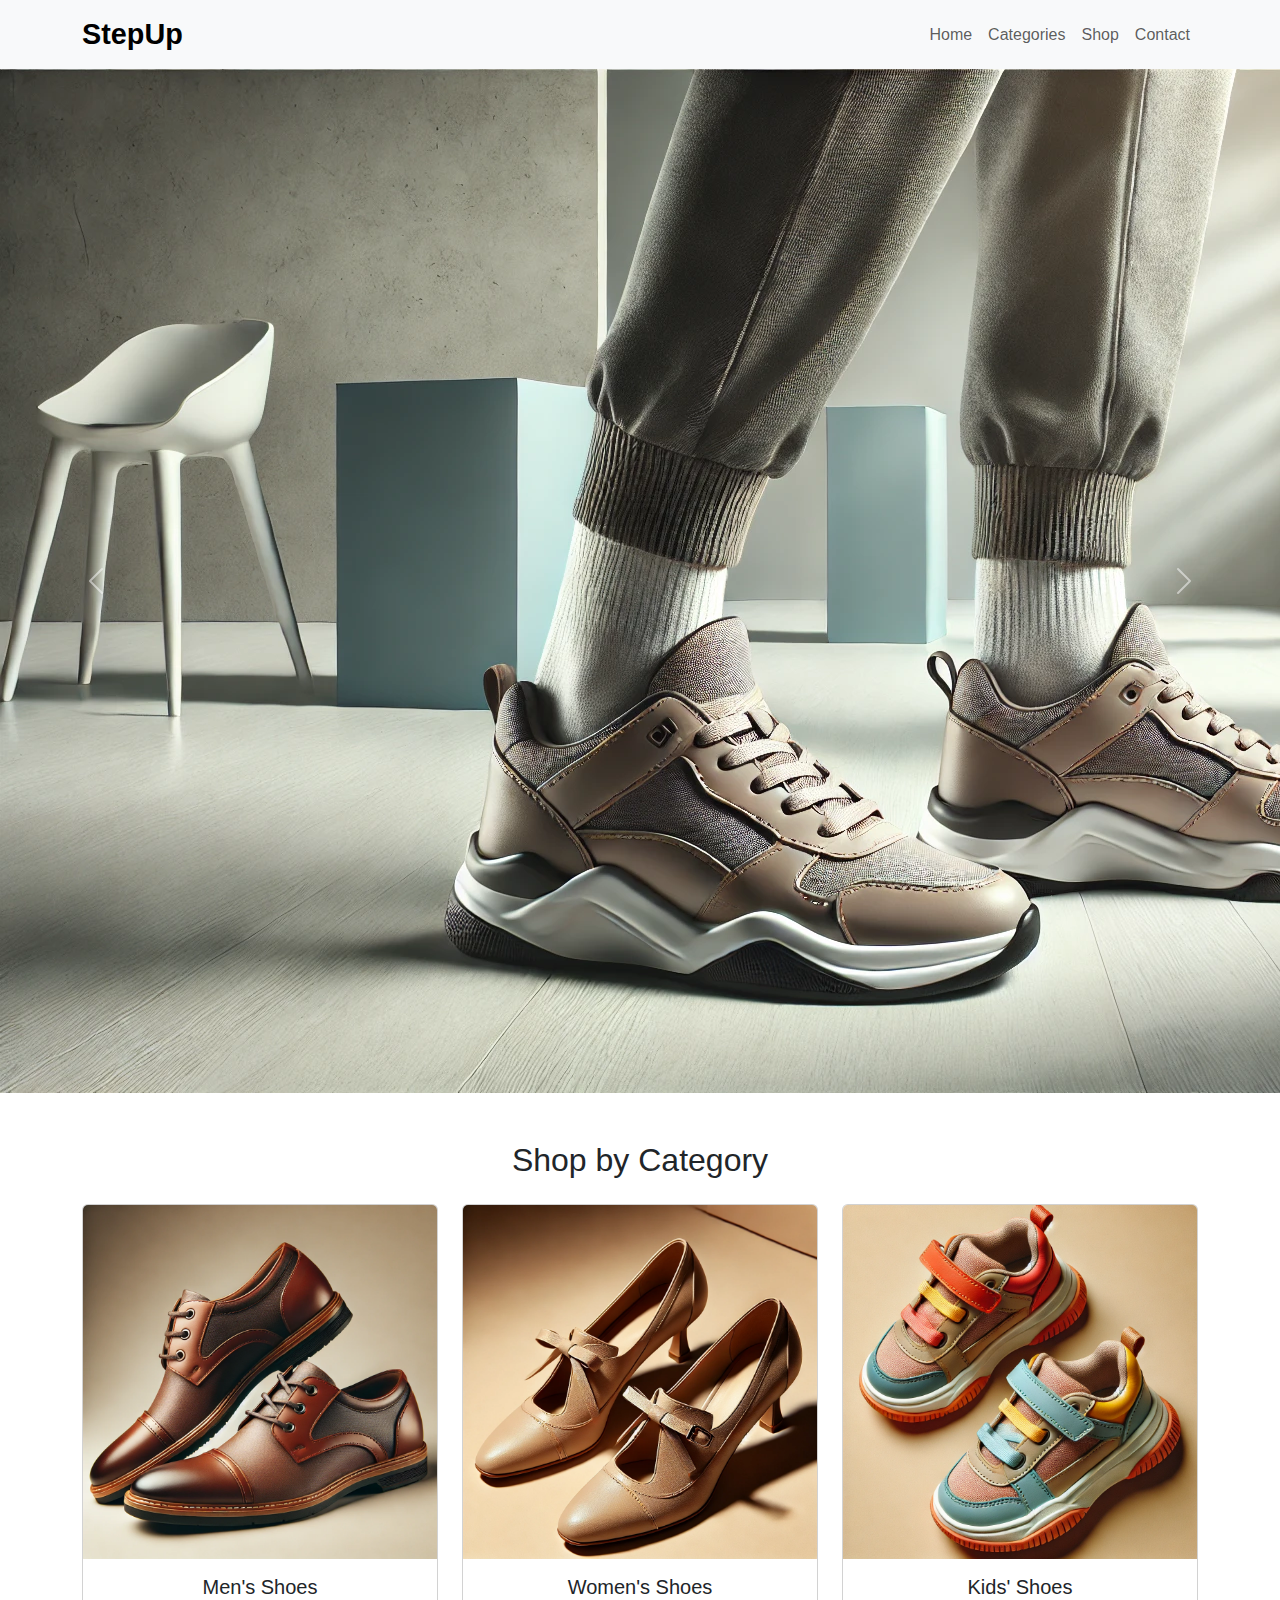
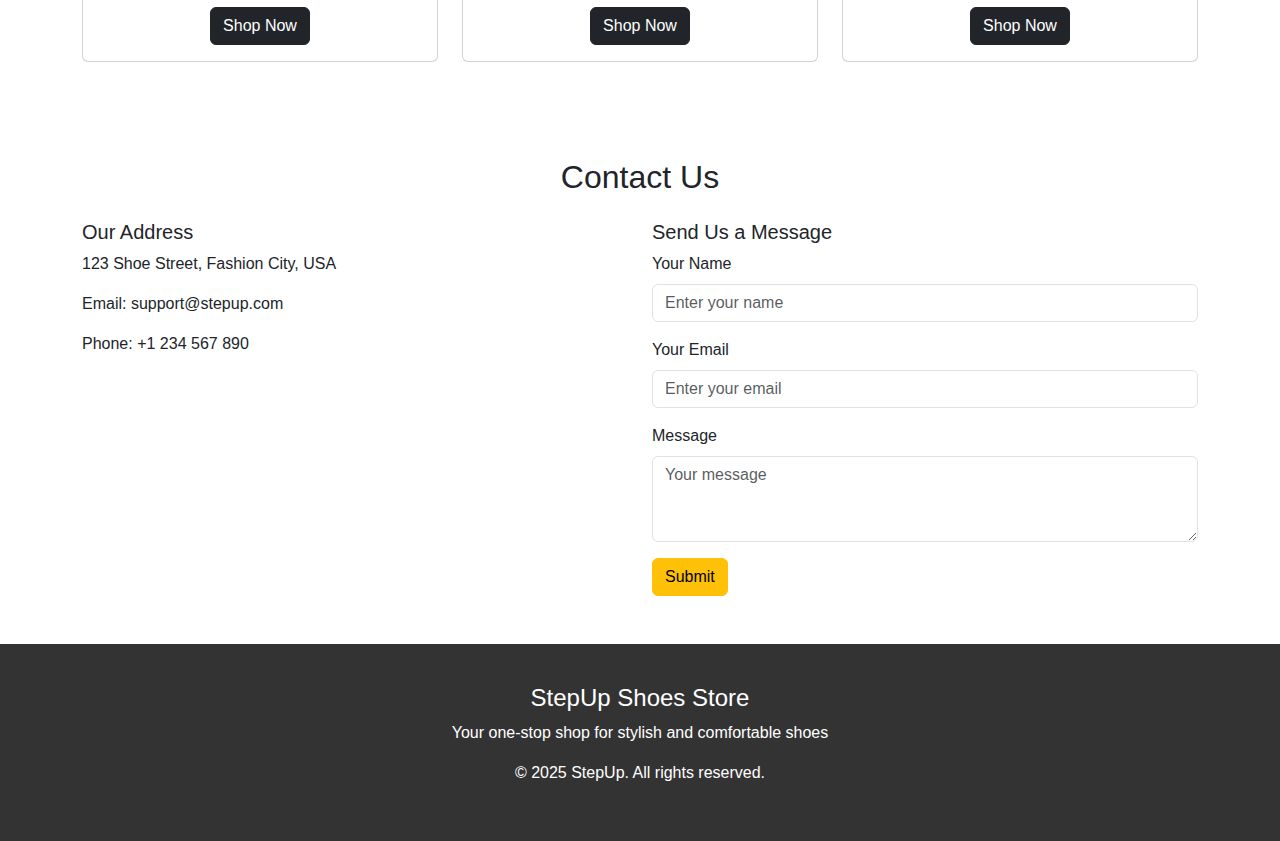
==== index.html @ 53c5fecc "first commit" ====
<!DOCTYPE html>
<html lang="en">
<head>
    <meta charset="UTF-8">
    <meta name="viewport" content="width=device-width, initial-scale=1">
    <title>StepUp - Shoes Store</title>
    <link href="https://cdn.jsdelivr.net/npm/bootstrap@5.3.0/dist/css/bootstrap.min.css" rel="stylesheet">
    <style>
        body { font-family: Arial, sans-serif; }
        .navbar-brand { font-size: 1.8rem; font-weight: bold; }
        
        .category-card { transition: transform 0.3s; }
        .category-card:hover { transform: scale(1.05); }
        .footer { background: #333; color: white; padding: 40px 0; text-align: center; }
    </style>
</head>
<body>
    
    <!-- Navbar -->
    <nav class="navbar navbar-expand-lg navbar-light bg-light">
        <div class="container">
            <a class="navbar-brand" href="#">StepUp</a>
            <button class="navbar-toggler" type="button" data-bs-toggle="collapse" data-bs-target="#navbarNav">
                <span class="navbar-toggler-icon"></span>
            </button>
            <div class="collapse navbar-collapse" id="navbarNav">
                <ul class="navbar-nav ms-auto">
                    <li class="nav-item"><a class="nav-link" href="#">Home</a></li>
                    <li class="nav-item"><a class="nav-link" href="#categories">Categories</a></li>
                    <li class="nav-item"><a class="nav-link" href="#products">Shop</a></li>
                    <li class="nav-item"><a class="nav-link" href="#contact">Contact</a></li>
                </ul>
            </div>
        </div>
    </nav>
    

    
    
    <!-- Hero Section with Carousel -->
    <section class="hero">
        <div id="heroCarousel" class="carousel slide" data-bs-ride="carousel">
            <div class="carousel-inner">
                <div class="carousel-item active">
                    <img src="banner1.webp" class="d-block w-100% h-50" alt="Shoes Banner 1">
                </div>
                <div class="carousel-item">
                    <img src="banner2.webp" class="d-block w-100" alt="Shoes Banner 2">
                </div>
                <div class="carousel-item">
                    <img src="banner3.webp" class="d-block w-100" alt="Shoes Banner 3">
                </div>
            </div>
            <button class="carousel-control-prev" type="button" data-bs-target="#heroCarousel" data-bs-slide="prev">
                <span class="carousel-control-prev-icon" aria-hidden="true"></span>
            </button>
            <button class="carousel-control-next" type="button" data-bs-target="#heroCarousel" data-bs-slide="next">
                <span class="carousel-control-next-icon" aria-hidden="true"></span>
            </button>
        </div>
    </section>
    
    <!-- Categories -->
    <section id="categories" class="py-5 text-center">
        <div class="container">
            <h2>Shop by Category</h2>
            <div class="row mt-4">
                <div class="col-md-4">
                    <div class="card category-card">
                        <img src="men.webp" class="card-img-top" alt="Men's Shoes">
                        <div class="card-body">
                            <h5 class="card-title">Men's Shoes</h5>
                            <a href="#" class="btn btn-dark">Shop Now</a>
                        </div>
                    </div>
                </div>
                <div class="col-md-4">
                    <div class="card category-card">
                        <img src="women.webp" class="card-img-top" alt="Women's Shoes">
                        <div class="card-body">
                            <h5 class="card-title">Women's Shoes</h5>
                            <a href="#" class="btn btn-dark">Shop Now</a>
                        </div>
                    </div>
                </div>
                <div class="col-md-4">
                    <div class="card category-card">
                        <img src="kid.webp" class="card-img-top" alt="Kids' Shoes">
                        <div class="card-body">
                            <h5 class="card-title">Kids' Shoes</h5>
                            <a href="#" class="btn btn-dark">Shop Now</a>
                        </div>
                    </div>
                </div>
            </div>
        </div>
    </section>
    
    <!-- Contact Section -->
    <section id="contact" class="py-5">
        <div class="container">
            <h2 class="text-center">Contact Us</h2>
            <div class="row mt-4">
                <div class="col-md-6">
                    <h5>Our Address</h5>
                    <p>123 Shoe Street, Fashion City, USA</p>
                    <p>Email: support@stepup.com</p>
                    <p>Phone: +1 234 567 890</p>
                </div>
                <div class="col-md-6">
                    <h5>Send Us a Message</h5>
                    <form>
                        <div class="mb-3">
                            <label for="name" class="form-label">Your Name</label>
                            <input type="text" class="form-control" id="name" placeholder="Enter your name">
                        </div>
                        <div class="mb-3">
                            <label for="email" class="form-label">Your Email</label>
                            <input type="email" class="form-control" id="email" placeholder="Enter your email">
                        </div>
                        <div class="mb-3">
                            <label for="message" class="form-label">Message</label>
                            <textarea class="form-control" id="message" rows="3" placeholder="Your message"></textarea>
                        </div>
                        <button type="submit" class="btn btn-warning">Submit</button>
                    </form>
                </div>
            </div>
        </div>
    </section>
    
    <!-- Footer -->
    <footer class="footer">
        <div class="container">
            <h4>StepUp Shoes Store</h4>
            <p>Your one-stop shop for stylish and comfortable shoes</p>
            <p>&copy; 2025 StepUp. All rights reserved.</p>
        </div>
    </footer>
    
    <script src="https://cdn.jsdelivr.net/npm/bootstrap@5.3.0/dist/js/bootstrap.bundle.min.js"></script>
</body>
</html>
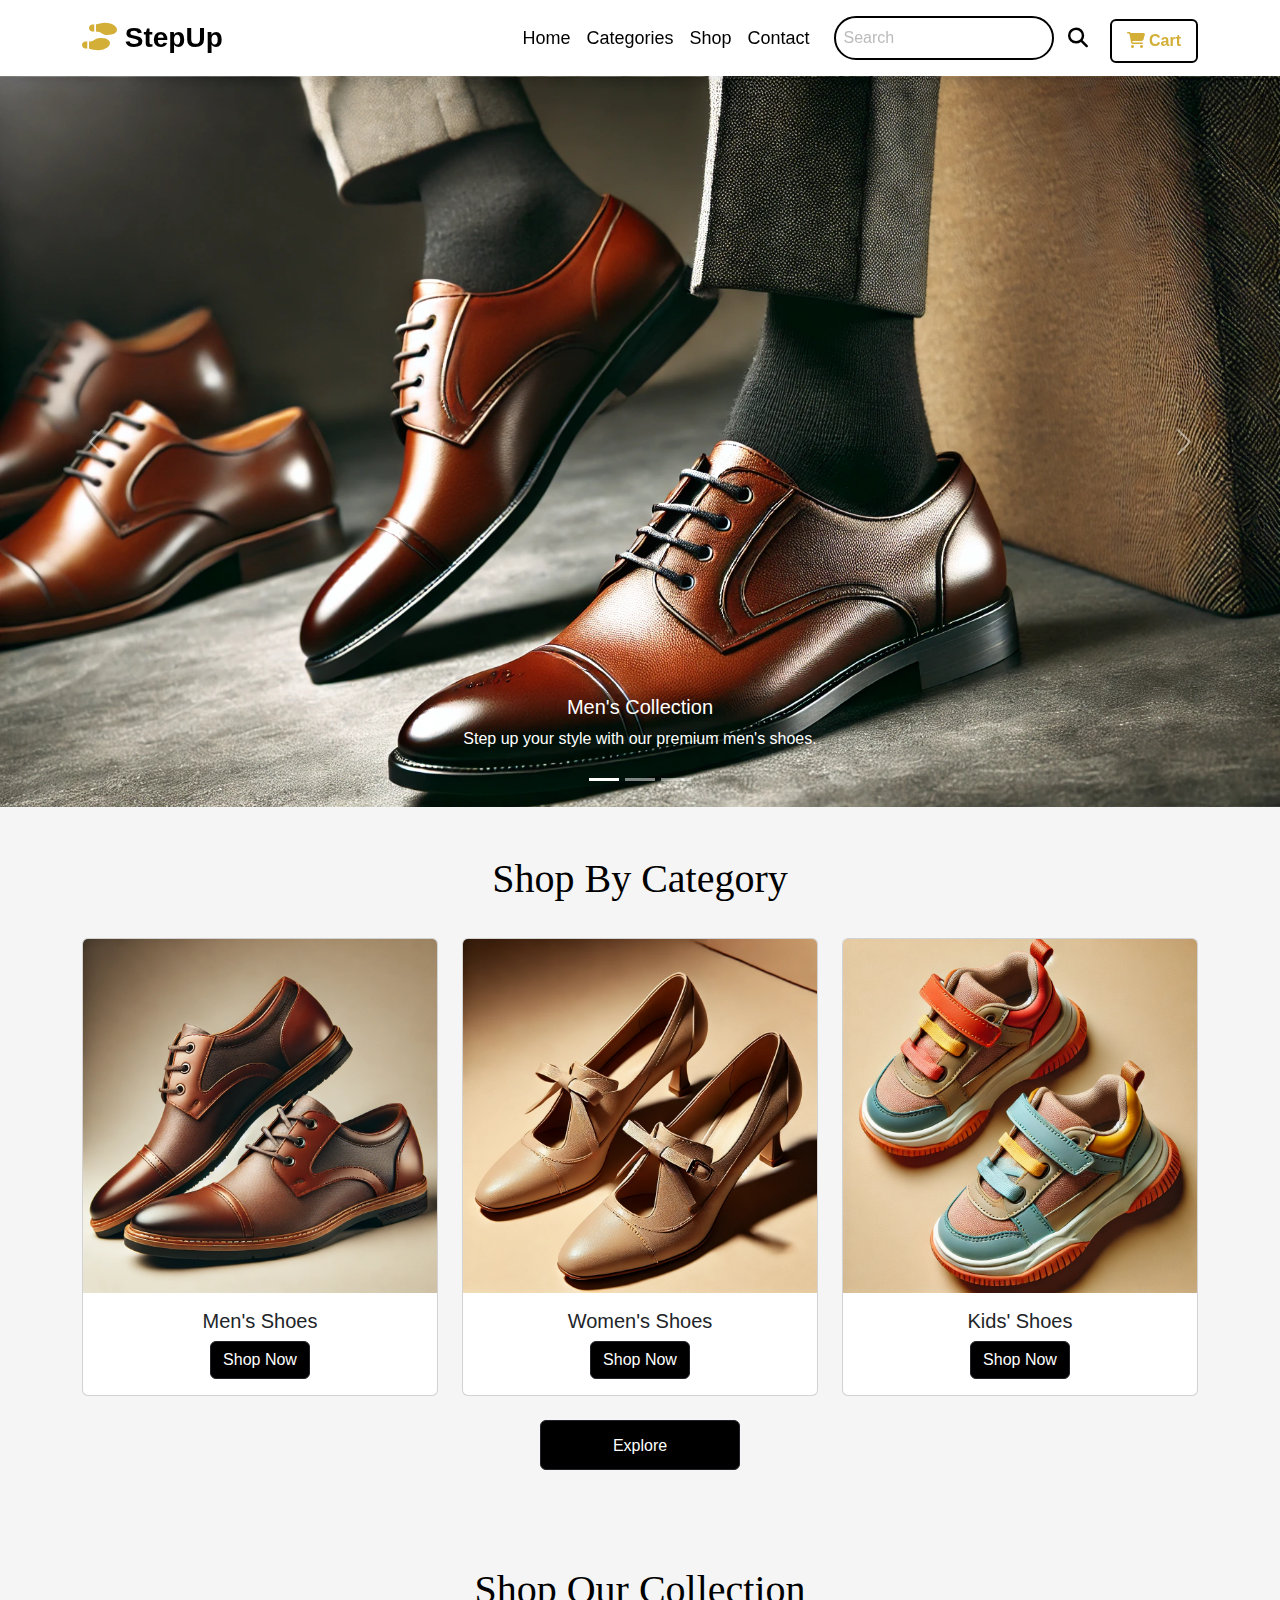
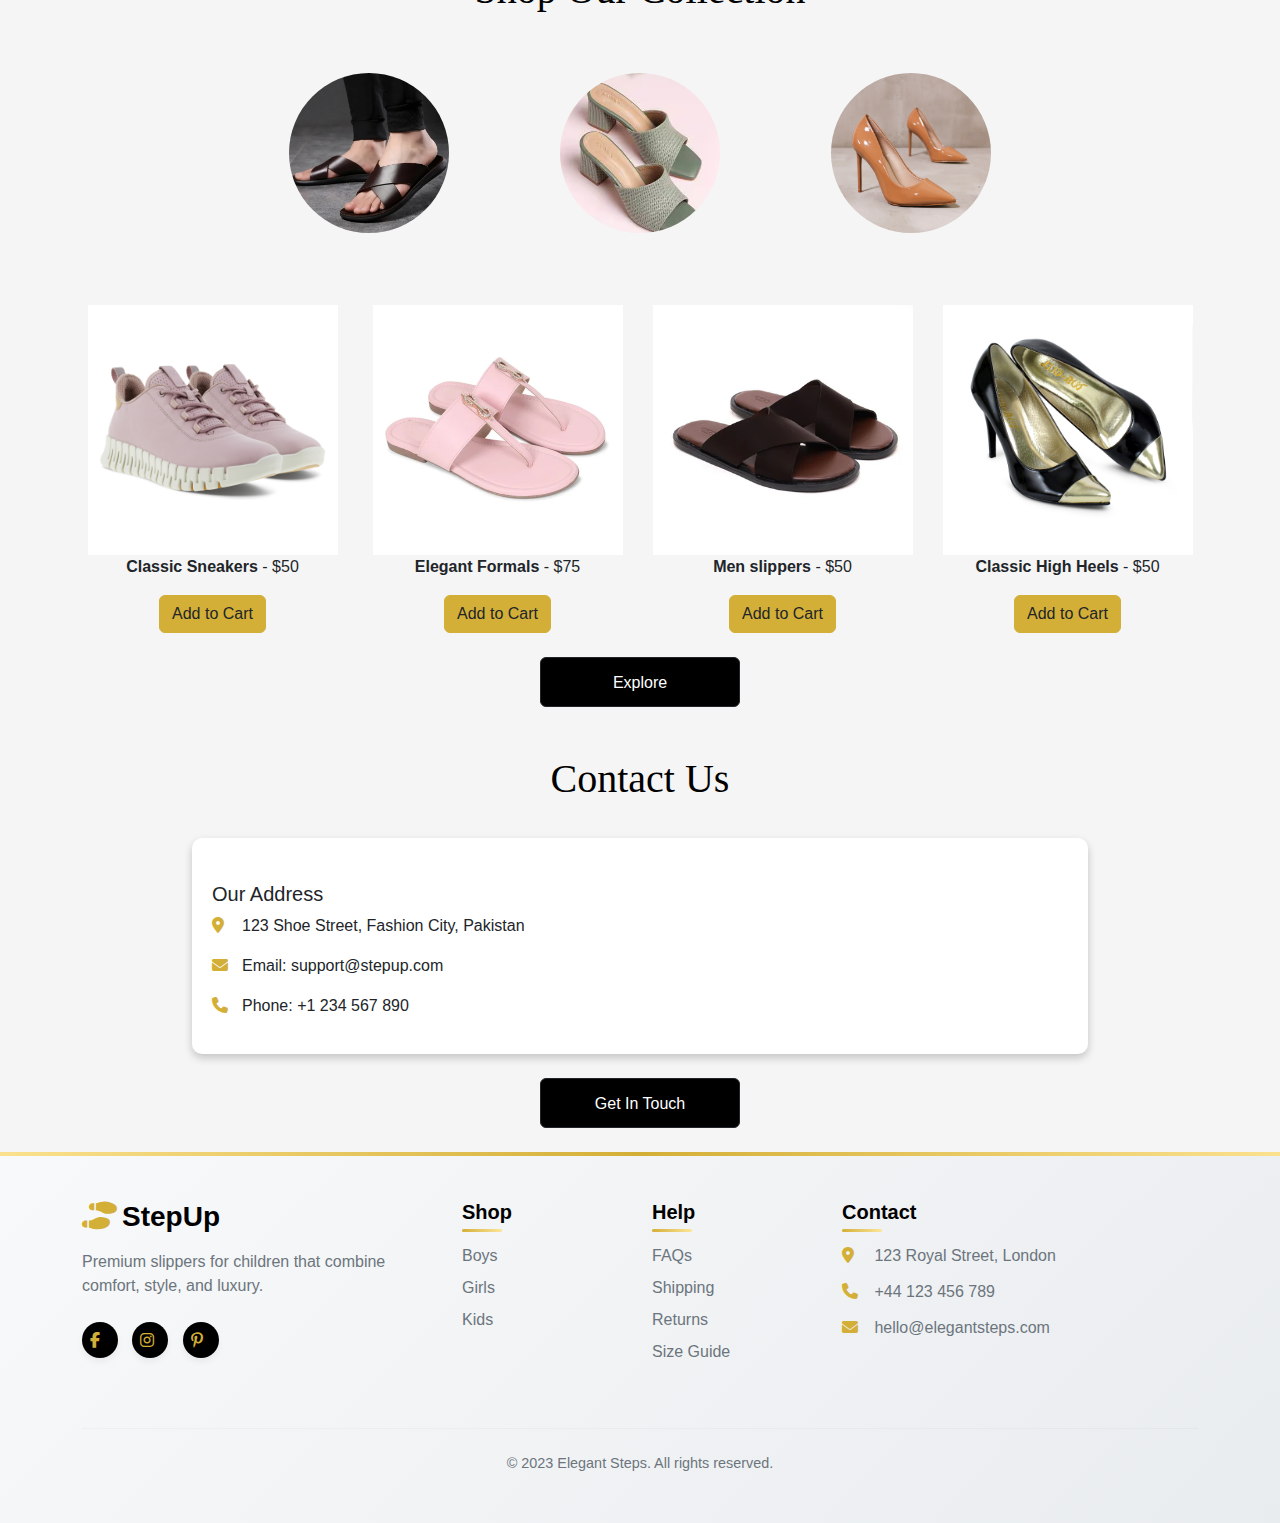
==== commit 158bef24: "first commit" ====
--- a/index.html
+++ b/index.html
@@ -5,72 +5,135 @@
     <meta name="viewport" content="width=device-width, initial-scale=1">
     <title>StepUp - Shoes Store</title>
     <link href="https://cdn.jsdelivr.net/npm/bootstrap@5.3.0/dist/css/bootstrap.min.css" rel="stylesheet">
+    <link rel="stylesheet" href="https://cdnjs.cloudflare.com/ajax/libs/font-awesome/6.7.2/css/all.min.css" integrity="sha512-Evv84Mr4kqVGRNSgIGL/F/aIDqQb7xQ2vcrdIwxfjThSH8CSR7PBEakCr51Ck+w+/U6swU2Im1vVX0SVk9ABhg==" crossorigin="anonymous" referrerpolicy="no-referrer" />
+    <link rel="stylesheet" href="asset/stylesheet.css">
+
+
     <style>
-        body { font-family: Arial, sans-serif; }
-        .navbar-brand { font-size: 1.8rem; font-weight: bold; }
-        
-        .category-card { transition: transform 0.3s; }
-        .category-card:hover { transform: scale(1.05); }
-        .footer { background: #333; color: white; padding: 40px 0; text-align: center; }
-    </style>
+  
+    /* contactus */
+     .container2 {
+      width: 70%;
+      margin: 0 auto;
+      padding: 20px;
+      background: #ffffff;
+      box-shadow: 0 4px 8px rgba(0, 0, 0, 0.2);
+      border-radius: 10px;
+  }
+       p i{
+          width: 20px;
+          color:  #d4af37;
+          margin-right: 10px;
+          transition: transform 0.3s;
+         }
+         p:hover i {
+            transform: translateX(10px);        }
+   </style>
 </head>
 <body>
-    
     <!-- Navbar -->
-    <nav class="navbar navbar-expand-lg navbar-light bg-light">
+    <nav class="navbar navbar-expand-lg ">
         <div class="container">
-            <a class="navbar-brand" href="#">StepUp</a>
+            <a class="navbar-brand" href="#"><i class="fas fa-shoe-prints"></i> StepUp</a>
             <button class="navbar-toggler" type="button" data-bs-toggle="collapse" data-bs-target="#navbarNav">
                 <span class="navbar-toggler-icon"></span>
             </button>
             <div class="collapse navbar-collapse" id="navbarNav">
                 <ul class="navbar-nav ms-auto">
-                    <li class="nav-item"><a class="nav-link" href="#">Home</a></li>
-                    <li class="nav-item"><a class="nav-link" href="#categories">Categories</a></li>
-                    <li class="nav-item"><a class="nav-link" href="#products">Shop</a></li>
-                    <li class="nav-item"><a class="nav-link" href="#contact">Contact</a></li>
+                    <li class="nav-item"><a class="nav-link" href="index.html">Home</a></li>
+                    <li class="nav-item"><a class="nav-link" href="category.html">Categories</a></li>
+                    <li class="nav-item"><a class="nav-link" href="product.html">Shop</a></li>
+                    <li class="nav-item"><a class="nav-link" href="contactus.html">Contact</a></li>
                 </ul>
+                
+                <!-- Search Bar -->
+                <form class="d-flex ms-lg-3">
+                    <input class="form-control search-box me-2" type="search" placeholder="Search">
+                    <button class="search-btn"><i class="fa fa-search"></i></button>
+                </form>
+
+                <!-- Cart Button -->
+                <button class="btn cart-btn ms-lg-3" type="button" data-bs-toggle="offcanvas" data-bs-target="#cartSidebar">
+                    <i class="fa fa-shopping-cart"></i> Cart
+                </button>
             </div>
         </div>
     </nav>
-    
-
-    
-    
-    <!-- Hero Section with Carousel -->
-    <section class="hero">
-        <div id="heroCarousel" class="carousel slide" data-bs-ride="carousel">
-            <div class="carousel-inner">
-                <div class="carousel-item active">
-                    <img src="banner1.webp" class="d-block w-100% h-50" alt="Shoes Banner 1">
-                </div>
-                <div class="carousel-item">
-                    <img src="banner2.webp" class="d-block w-100" alt="Shoes Banner 2">
-                </div>
-                <div class="carousel-item">
-                    <img src="banner3.webp" class="d-block w-100" alt="Shoes Banner 3">
-                </div>
-            </div>
-            <button class="carousel-control-prev" type="button" data-bs-target="#heroCarousel" data-bs-slide="prev">
-                <span class="carousel-control-prev-icon" aria-hidden="true"></span>
-            </button>
-            <button class="carousel-control-next" type="button" data-bs-target="#heroCarousel" data-bs-slide="next">
-                <span class="carousel-control-next-icon" aria-hidden="true"></span>
-            </button>
-        </div>
-    </section>
+
+
+    
+<!-- Shopping Cart Sidebar (Offcanvas) -->
+<div class="offcanvas offcanvas-end" tabindex="-1" id="cartSidebar">
+    <div class="offcanvas-header">
+        <h5 class="offcanvas-title">Shopping Cart</h5>
+        <button type="button" class="btn-close" data-bs-dismiss="offcanvas"></button>
+    </div>
+    <div class="offcanvas-body">
+        <ul class="list-group">
+            <li class="list-group-item d-flex justify-content-between align-items-center">
+                your cart is currently empty
+            </li>
+        </ul>
+    </div>
+ </div>
+    </nav>
+    
+      <!-- Bootstrap Carousel -->
+      <div id="carouselExampleIndicators" class="carousel slide" data-bs-ride="carousel">
+        <div class="carousel-indicators">
+          <button type="button" data-bs-target="#carouselExampleIndicators" data-bs-slide-to="0" class="active" aria-current="true" aria-label="Slide 1"></button>
+          <button type="button" data-bs-target="#carouselExampleIndicators" data-bs-slide-to="1" aria-label="Slide 2"></button>
+          <button type="button" data-bs-target="#carouselExampleIndicators" data-bs-slide-to="2" aria-label="Slide 3"></button>
+        </div>
+        <div class="carousel-inner">
+          <div class="carousel-item active">
+            <img src="banner2.webp" class="d-block w-100"alt="...">
+            <div class="carousel-caption d-none d-md-block">
+                <h5>Men's Collection</h5>
+                <p>Step up your style with our premium men's shoes.</p>
+            </div>
+
+          </div>
+          <div class="carousel-item">
+            <img src="women1.png" class="d-block w-100" alt="...">
+            <div class="carousel-caption d-none d-md-block">
+                <h5>Women's Collection</h5>
+                <p>Elegant and trendy shoes for every occasion.</p>
+            </div>
+
+          </div>
+          <div class="carousel-item">
+            <img src="children.png" class="d-block w-100" alt="...">
+            <div class="carousel-caption d-none d-md-block">
+                <h5>Kids' Collection</h5>
+                <p>Comfortable and stylish shoes for kids.</p>
+            </div>
+
+          </div>
+        </div>
+        <button class="carousel-control-prev" type="button" data-bs-target="#carouselExampleIndicators" data-bs-slide="prev">
+          <span class="carousel-control-prev-icon" aria-hidden="true"></span>
+          <span class="visually-hidden">Previous</span>
+        </button>
+        <button class="carousel-control-next" type="button" data-bs-target="#carouselExampleIndicators" data-bs-slide="next">
+          <span class="carousel-control-next-icon" aria-hidden="true"></span>
+          <span class="visually-hidden">Next</span>
+        </button>
+      </div>
+
+
     
     <!-- Categories -->
     <section id="categories" class="py-5 text-center">
         <div class="container">
-            <h2>Shop by Category</h2>
+            <h2 class="text-center mb-4 animated-heading">Shop by Category</h2>
             <div class="row mt-4">
                 <div class="col-md-4">
                     <div class="card category-card">
                         <img src="men.webp" class="card-img-top" alt="Men's Shoes">
                         <div class="card-body">
                             <h5 class="card-title">Men's Shoes</h5>
-                            <a href="#" class="btn btn-dark">Shop Now</a>
+                            <a href="#" class="btn btn-dark shopnow" >Shop Now</a>
                         </div>
                     </div>
                 </div>
@@ -79,7 +142,7 @@
                         <img src="women.webp" class="card-img-top" alt="Women's Shoes">
                         <div class="card-body">
                             <h5 class="card-title">Women's Shoes</h5>
-                            <a href="#" class="btn btn-dark">Shop Now</a>
+                            <a href="#" class="btn btn-dark shopnow">Shop Now</a>
                         </div>
                     </div>
                 </div>
@@ -88,55 +151,158 @@
                         <img src="kid.webp" class="card-img-top" alt="Kids' Shoes">
                         <div class="card-body">
                             <h5 class="card-title">Kids' Shoes</h5>
-                            <a href="#" class="btn btn-dark">Shop Now</a>
+                            <a href="#" class="btn btn-dark shopnow">Shop Now</a>
                         </div>
                     </div>
                 </div>
             </div>
         </div>
+          <div>
+            <a href="category.html" class="text-decoration-none">
+                <button class="btn btn-dark mx-auto d-inline-block explore mt-4">Explore</button> 
+            </a>
+        </div>
+        
+
     </section>
-    
-    <!-- Contact Section -->
-    <section id="contact" class="py-5">
+    <!-- shop -->
+    <section id="products" class="container py-5">
+       <h2 class="text-center mb-4 animated-heading">Shop Our Collection</h2>
+            <div class="container my-5">
+            <!-- <h4 class="text-center mb-4">Women's Collection</h4> -->
+            <div class="container-fluid px-3">
+                <!-- Horizontal scroll for small screens -->
+                <div class="d-sm-none">
+                  <div class="d-flex overflow-auto gap-3 pb-3">
+                    <img src="summer-men-slipers2.webp" class="circle-image-mobile">
+                    <img src="high heel.avif" class="circle-image-mobile">
+                    <img src="women heels.webp" class="circle-image-mobile">
+                  </div>
+                </div>
+              
+                <!-- Grid for tablets and up -->
+                <div class="d-none d-sm-block">
+                  <div class="row justify-content-center">
+                    <div class="col-sm-4 col-md-3 mb-4 d-flex justify-content-center">
+                      <img src="summer-men-slipers2.webp" class="circle-image-desktop">
+                    </div>
+                    <div class="col-sm-4 col-md-3 mb-4 d-flex justify-content-center">
+                      <img src="high heel.avif" class="circle-image-desktop">
+                    </div>
+                    <div class="col-sm-4 col-md-3 mb-4 d-flex justify-content-center">
+                      <img src="women heels.webp" class="circle-image-desktop">
+                    </div>
+                  </div>
+                </div>
+              </div>
+                                                                      
+        </div>
+        <!-- products -->
+        <div class="row">
+            <!-- Product 1 -->
+            <div class="col-6 col-md-3 product text-center mb-4">
+              <img src="product1.jpg" style="height: 250px; width: 250px; object-fit: cover;" alt="Sneakers" class="img-fluid">
+              <p><strong>Classic Sneakers</strong> - $50</p>
+              <button class="btn add-to-cart">Add to Cart</button>
+            </div>
+            
+            <!-- Product 2 -->
+            <div class="col-6 col-md-3  product text-center mb-4">
+              <img src="product2.webp" style="height: 250px; width: 250px; object-fit: cover;" alt="Formal Shoes" class="img-fluid">
+              <p><strong>Elegant Formals</strong> - $75</p>
+              <button class="btn  add-to-cart">Add to Cart</button>
+            </div>
+            
+            <!-- Product 3 -->
+            <div class="col-6 col-md-3 product text-center mb-4">
+              <img src="mens-product1.webp" style="height: 250px; width: 260px; object-fit: cover;" alt="High Heels" class="img-fluid">
+              <p><strong>Men slippers</strong> - $50</p>
+              <button class="btn  add-to-cart">Add to Cart</button>
+            </div>
+          
+             <!-- Product 4 -->
+             <div class="col-6 col-md-3  product text-center mb-4">
+              <img src="product4.jpg" style="height: 250px; width: 250px; object-fit: cover;" alt="High Heels" class="img-fluid">
+              <p><strong>Classic High Heels</strong> - $50</p>
+              <button class="btn  add-to-cart">Add to Cart</button>
+              </div>
+                  </div>
+                </div>
+          <div>
+            <a href="product.html" class="text-decoration-none"><button class="btn btn-dark mx-auto d-block explore" >Explore</button>
+            </a>
+
+          </div>
+    </section>
+
+    
+     <section>      
+        <h2 class="text-center mb-4 animated-heading">Contact Us</h2>
+          <div class="container2">
+            <div>
+                <div class="row mt-4">
+                    <div class="col-md-6">
+                        <h5>Our Address</h5>
+                        <p> <i class="fa-solid fa-location-dot"></i>123 Shoe Street, Fashion City, Pakistan</p>
+                        <p><i class="fa-solid fa-envelope"></i>Email: support@stepup.com</p>
+                        <p><i class="fa-solid fa-phone"></i>Phone: +1 234 567 890</p>
+                    </div>
+                </div>
+            </div>
+         </div>
+         <div class="d-flex justify-content-center align-items-center">
+            <a href="contactus.html" class="text-decoration-none">
+                <button class="btn btn-dark explore mt-4 mb-4">Get In Touch</button>
+            </a>
+        </div>
+        
+        
+     </section>
+    
+    <footer class="footer py-5">
         <div class="container">
-            <h2 class="text-center">Contact Us</h2>
-            <div class="row mt-4">
-                <div class="col-md-6">
-                    <h5>Our Address</h5>
-                    <p>123 Shoe Street, Fashion City, USA</p>
-                    <p>Email: support@stepup.com</p>
-                    <p>Phone: +1 234 567 890</p>
-                </div>
-                <div class="col-md-6">
-                    <h5>Send Us a Message</h5>
-                    <form>
-                        <div class="mb-3">
-                            <label for="name" class="form-label">Your Name</label>
-                            <input type="text" class="form-control" id="name" placeholder="Enter your name">
-                        </div>
-                        <div class="mb-3">
-                            <label for="email" class="form-label">Your Email</label>
-                            <input type="email" class="form-control" id="email" placeholder="Enter your email">
-                        </div>
-                        <div class="mb-3">
-                            <label for="message" class="form-label">Message</label>
-                            <textarea class="form-control" id="message" rows="3" placeholder="Your message"></textarea>
-                        </div>
-                        <button type="submit" class="btn btn-warning">Submit</button>
-                    </form>
-                </div>
-            </div>
-        </div>
-    </section>
-    
-    <!-- Footer -->
-    <footer class="footer">
-        <div class="container">
-            <h4>StepUp Shoes Store</h4>
-            <p>Your one-stop shop for stylish and comfortable shoes</p>
-            <p>&copy; 2025 StepUp. All rights reserved.</p>
+            <div class="row">
+                <div class="col-lg-4 mb-4">
+                    <h3><i class="fas fa-shoe-prints"></i>StepUp</h3>
+                    <p>Premium slippers for children that combine comfort, style, and luxury.</p>
+                    <div class="social-icons">
+                        <a href="#"><i class="fab fa-facebook-f"></i></a>
+                        <a href="#"><i class="fab fa-instagram"></i></a>
+                        <a href="#"><i class="fab fa-pinterest-p"></i></a>
+                    </div>
+                </div>
+                <div class="col-lg-2 col-md-6 mb-4">
+                    <h5>Shop</h5>
+                    <ul class="list-unstyled">
+                        <li><a href="#">Boys</a></li>
+                        <li><a href="#">Girls</a></li>
+                        <li><a href="#">Kids</a></li>
+                    </ul>
+                </div>
+                <div class="col-lg-2 col-md-6 mb-4">
+                    <h5>Help</h5>
+                    <ul class="list-unstyled">
+                        <li><a href="#">FAQs</a></li>
+                        <li><a href="#">Shipping</a></li>
+                        <li><a href="#">Returns</a></li>
+                        <li><a href="#">Size Guide</a></li>
+                    </ul>
+                </div>
+                <div class="col-lg-4 mb-4">
+                    <h5>Contact</h5>
+                    <p><i class="fas fa-map-marker-alt me-2"></i> 123 Royal Street, London</p>
+                    <p><i class="fas fa-phone me-2"></i> +44 123 456 789</p>
+                    <p><i class="fas fa-envelope me-2"></i> hello@elegantsteps.com</p>
+                </div>
+            </div>
+            <hr class="my-4">
+            <div class="text-center">
+                <p class="mb-0">&copy; 2023 Elegant Steps. All rights reserved.</p>
+            </div>
         </div>
     </footer>
+
+
     
     <script src="https://cdn.jsdelivr.net/npm/bootstrap@5.3.0/dist/js/bootstrap.bundle.min.js"></script>
 </body>
--- a/asset/stylesheet.css
+++ b/asset/stylesheet.css
@@ -0,0 +1,366 @@
+body { font-family: Arial, sans-serif;
+    background-color: #f5f5f5	;
+    overflow-x: hidden;
+
+  }
+    .navbar-brand { font-size: 1.8rem; font-weight: bold; }
+   
+       /* Navbar Styling */
+         .navbar {
+            background:white;
+            padding: 12px 0;
+            position: sticky; /* Makes navbar stick */
+            top: 0; /* Stick to top of viewport */
+            z-index: 1000; /* Ensures navbar stays above other content */
+            width: 100%; /* Full width */
+            box-shadow: 0 2px 10px rgba(0, 0, 0, 0.1); /* Optional: adds subtle shadow */
+
+        }
+        .navbar-brand {
+            font-size: 28px;
+            font-weight: bold;
+            color:black;
+        }
+        .navbar-brand i {
+            color:#d4af37	;
+            transition: transform 0.3s ease;
+
+        }
+        .navbar-brand:hover i {
+            transform: rotate(10deg);
+        }
+
+        .navbar-nav .nav-link {
+            color:#000000	
+            !important;
+            font-size: 18px;
+            font-weight: 500;
+            padding: 10px 15px;
+            transition: all 0.3s ease-in-out;
+        }
+        .navbar-nav .nav-link:hover {
+            color:#222222	
+            !important;
+            transform: scale(1.1);
+            /* border: 2px solid saddlebrown;
+            border-radius: 5px; */
+        }
+
+        /* Search Bar */
+        .search-box {
+            width: 220px;
+            border-radius: 25px;
+            padding: 8px;
+            border: 2px solid black;
+            color: white;
+        }
+        .search-box::placeholder {
+            color: #bbb;
+        }
+        .search-btn {
+            border: none;
+            background: none;
+            color:black;
+            font-size: 20px;
+            transition: 0.3s;
+        }
+        
+        /* Cart Button */
+        .cart-btn {
+            border: 2px solid black;
+            color:#d4af37	;
+            font-weight: bold;
+            padding: 8px 15px;
+            transition: all 0.3s ease-in-out;
+            margin-top: 5px;
+        }
+        .cart-btn:hover {
+            background:#222222	;
+            color: white;
+        }
+        /* shop by category */
+        .category-card { transition: transform 0.3s; }
+        .category-card:hover { transform: scale(1.05); }
+        /* shop category */
+        .shopnow{
+            background-color: black;
+        }
+        .shopnow:hover{
+            background-color: #222222	;
+        }
+         /* explore button */
+         .explore{
+           background-color: black;
+           transition: transform 0.3s;
+           width: 200px;   /* Custom width */
+           height: 50px;   /* Custom height */
+           line-height: 38px; /* Vertically centers text */
+           }
+           .explore:hover{
+             background-color: #222222	;
+             transform: scale(1.05);
+            }
+        
+        
+        /* for all h2  heading */
+
+         @keyframes fadeInUp {
+         from {
+          opacity: 0;
+          transform: translateY(20px);
+             }
+          to {
+          opacity: 1;
+          transform: translateY(0);
+             }
+          }
+          /* for h2 our collection heading  and al pages*/
+          .animated-heading {
+           font-family: 'Playfair Display', serif;
+           font-size: 2.5rem;
+           text-transform:capitalize;
+           color:black;
+           position: relative;
+           animation: fadeInUp 1s ease-in-out;
+           }
+              
+          .animated-heading::after {
+          content: "";
+           display: block;
+           width: 0;
+           height: 3px;
+           background-color:#d4af37;
+           margin: 8px auto;
+           transition: width 0.6s ease-in-out;
+              }
+              
+          .animated-heading:hover::after {
+             width: 60px;
+            }
+              /* circle img */
+           .circle-image-mobile {
+            width: 140px;
+             height: 140px;
+             object-fit: cover;
+             border-radius: 50%;
+             flex-shrink: 0; /* Don't shrink in scroll */
+                }
+           .circle-image-desktop {
+             width: 160px;
+             height: 160px;
+             object-fit: cover;
+             border-radius: 50%;
+             }
+                        /* product section */
+            .product img {
+            transform: scale(1) ;
+            cursor: pointer;
+            }
+
+           .product img:hover {
+            transform: rotateY(180deg); /* Rotate horizontally */
+            cursor: pointer;
+            }
+           @media screen and (min-width: 700px){
+           .product img{
+            height: 200px;
+            width: 250px;
+            object-fit: cover;
+
+            }
+
+           }
+              /* add to card button */
+              .add-to-cart{
+                background-color: #d4af37	;
+                border:1px solid #d4af37;
+            }
+            .add-to-cart:hover{
+                background-color: #222222		;
+                border:1px solid #222222	;
+                color: white;
+            }
+          
+          /* Footer Base Styles */
+  .footer {
+    background: linear-gradient(135deg, #f8f9fa 0%, #e9ecef 100%);
+    color: #333;
+    margin-left: calc(-50vw + 50%);
+    margin-right: calc(-50vw + 50%);
+    max-width: 100vw;
+    /* width: 100%;
+    position: relative;
+    left: 0;
+    right: 0; */
+    position: relative;
+    left: 50%;
+    right: 50%;
+    margin-left: -50vw;
+    margin-right: -50vw;
+  
+     overflow: hidden;
+  }
+
+  /* Decorative Elements */
+  .footer::before {
+    content: "";
+    position: absolute;
+    top: 0;
+    left: 0;
+    width: 100%;
+    height: 4px;
+    background: linear-gradient(90deg,#fbe18e, #d4af37, #fbe18e);
+  }
+
+  /* Brand Header */
+  .footer h3 {
+    /* font-family: 'Playfair Display', serif; */
+    color: black;
+    font-weight: 700;
+    margin-bottom: 1rem;
+  }
+
+  .footer h3 i {
+    color:  #d4af37;
+    margin-right: 20px;
+    font-size: 28px;     
+    font-weight: bold;
+
+
+  }
+  .footer h3 i:hover{
+    transform: rotate(10deg);
+
+  }
+
+  /* Section Headings */
+  .footer h5 {
+    font-weight: 600;
+    color: black;
+    margin-bottom: 1.25rem;
+    position: relative;
+    display: inline-block;
+  }
+
+  .footer h5::after {
+    content: '';
+    position: absolute;
+    bottom: -8px;
+    left: 0;
+    width: 40px;
+    height: 3px;
+    background: linear-gradient(90deg, #d4af37, #fde69a);
+    border-radius: 3px;
+  }
+
+  /* Links Styling */
+  .footer ul li {
+    margin-bottom: 0.5rem;
+    transition: all 0.3s ease;
+  }
+
+  .footer ul li a {
+    color: #6c757d;
+    text-decoration: none;
+    transition: all 0.3s ease;
+    position: relative;
+    padding-left: 0;
+  }
+
+  .footer ul li a::before {
+    content: '→';
+    position: absolute;
+    left: -15px;
+    opacity: 0;
+    color:  #d4af37;
+    transition: all 0.3s ease;
+  }
+
+  .footer ul li:hover {
+    transform: translateX(5px);
+  }
+
+  .footer ul li:hover a {
+    color: #2c3e50;
+    padding-left: 15px;
+  }
+
+  .footer ul li:hover a::before {
+    opacity: 1;
+    left: 0;
+  }
+
+  /* Contact Info */
+  .footer p {
+    margin-bottom: 0.75rem;
+    color: #6c757d;
+  }
+
+  .footer i {
+    width: 20px;
+    color:  #d4af37;
+
+  }
+
+  /* Social Icons */
+  .social-icons {
+    margin-top: 1.5rem;
+    transition: transform 0.3s;
+
+  }
+  p i{
+    width: 20px;
+    color:  #d4af37;
+    margin-right: 10px;
+    transition: transform 0.3s;
+   }
+   p:hover i {
+      transform: translateX(10px);        }
+
+  .social-icons a {
+    display: inline-flex;
+    align-items: center;
+    justify-content: center;
+    width: 36px;
+    height: 36px;
+    background-color: black;
+    color: #6c757d;
+    border-radius: 50%;
+    margin-right: 10px;
+    box-shadow: 0 4px 6px rgba(0, 0, 0, 0.05);
+    transition: all 0.3s ease;
+    text-decoration: none;
+  }
+
+  .social-icons a:hover {
+    background: linear-gradient(135deg, #f2f6f9 0%, #c7c8c8 100%);
+  
+    transform: translateY(-3px);
+    box-shadow: 0 6px 12px rgba(18, 17, 17, 0.2);
+  }
+
+  /* Divider */
+  .footer hr {
+    border-color: rgba(0, 0, 0, 0.1);
+    margin: 2rem 0;
+  }
+
+  /* Copyright */
+  .footer .text-center p {
+    color: #6c757d;
+    font-size: 0.9rem;
+  }
+
+  /* Responsive Adjustments */
+  @media (max-width: 767px) {
+    .footer .col-lg-4, 
+    .footer .col-lg-2 {
+      margin-bottom: 2rem;
+    }
+    
+    .footer h5::after {
+      width: 30px;
+    }
+  }
+
+
